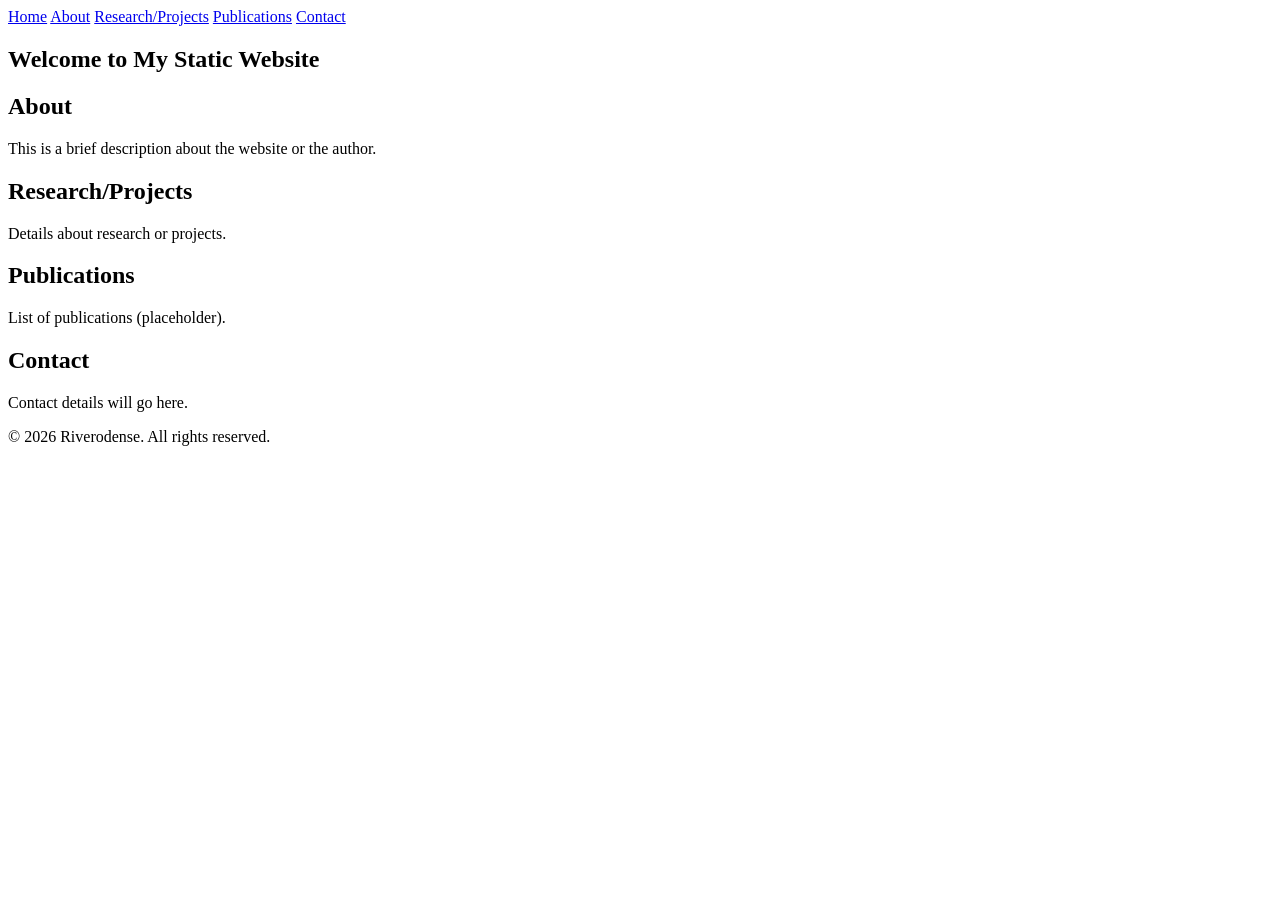
==== index.html @ 899783c0 "Creating index.html for GitHub Pages" ====
<!DOCTYPE html>
<html lang="en">
<head>
    <meta charset="UTF-8">
    <meta name="viewport" content="width=device-width, initial-scale=1.0">
    <title>Static Website</title>
    <link rel="stylesheet" href="css/styles.css">
</head>
<body>
    <nav>
        <a href="#home">Home</a>
        <a href="#about">About</a>
        <a href="#research">Research/Projects</a>
        <a href="#publications">Publications</a>
        <a href="#contact">Contact</a>
    </nav>
    <section id="home">
        <h1>Welcome to My Static Website</h1>
    </section>
    <section id="about">
        <h2>About</h2>
        <p>This is a brief description about the website or the author.</p>
    </section>
    <section id="research">
        <h2>Research/Projects</h2>
        <p>Details about research or projects.</p>
    </section>
    <section id="publications">
        <h2>Publications</h2>
        <p>List of publications (placeholder).</p>
    </section>
    <section id="contact">
        <h2>Contact</h2>
        <p>Contact details will go here.</p>
    </section>
    <footer>
        <p>&copy; 2026 Riverodense. All rights reserved.</p>
    </footer>
    <script src="js/main.js"></script>
</body>
</html>
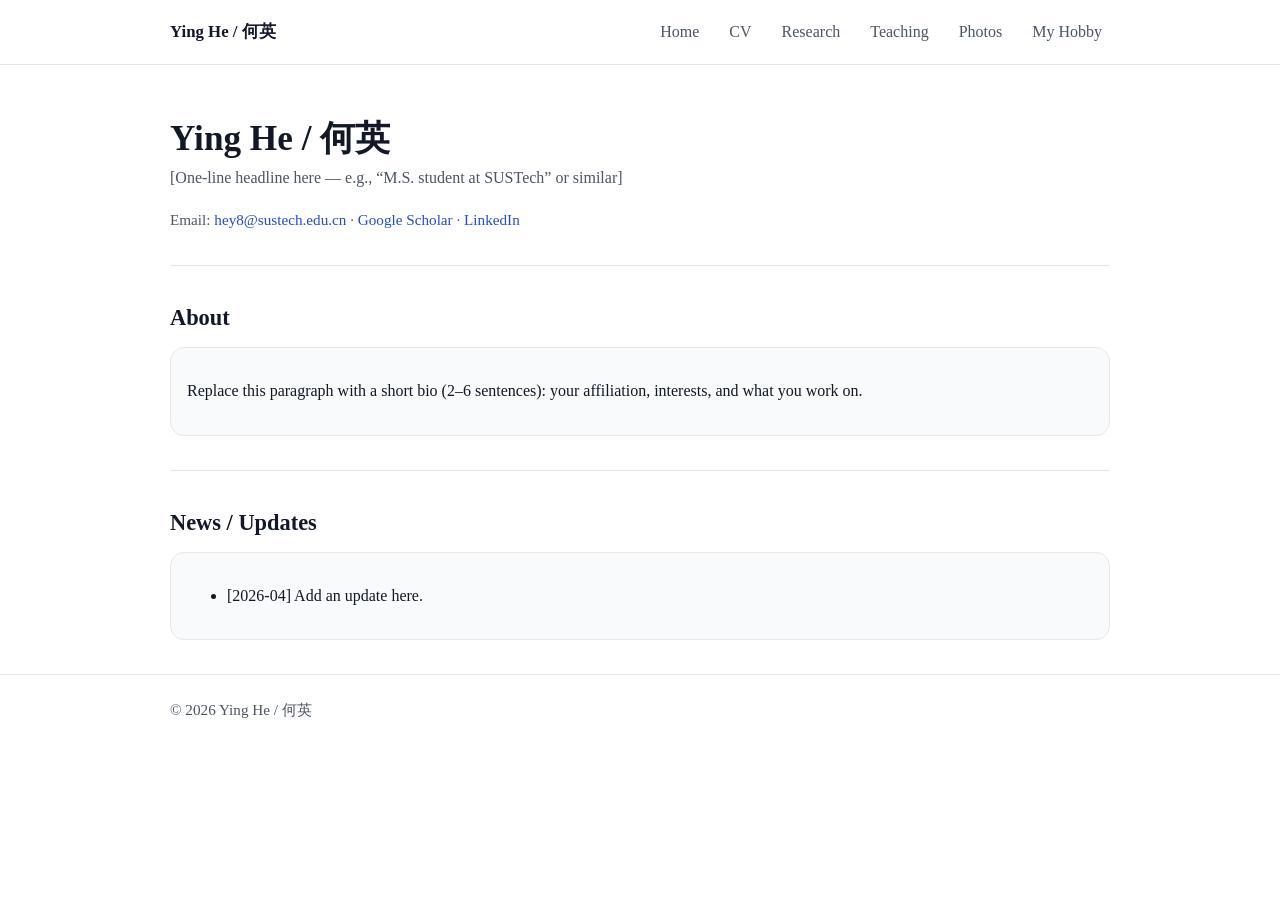
==== commit 1809baf5: "Update index.html structure and content" ====
--- a/index.html
+++ b/index.html
@@ -1,41 +1,58 @@
-<!DOCTYPE html>
+<!doctype html>
 <html lang="en">
 <head>
-    <meta charset="UTF-8">
-    <meta name="viewport" content="width=device-width, initial-scale=1.0">
-    <title>Static Website</title>
-    <link rel="stylesheet" href="css/styles.css">
+  <meta charset="utf-8" />
+  <meta name="viewport" content="width=device-width,initial-scale=1" />
+  <title>Ying He / 何英 | Home</title>
+  <link rel="stylesheet" href="css/styles.css" />
+  <script src="js/main.js" defer></script>
 </head>
 <body>
-    <nav>
-        <a href="#home">Home</a>
-        <a href="#about">About</a>
-        <a href="#research">Research/Projects</a>
-        <a href="#publications">Publications</a>
-        <a href="#contact">Contact</a>
-    </nav>
-    <section id="home">
-        <h1>Welcome to My Static Website</h1>
+  <header class="site-header">
+    <div class="container header-inner">
+      <a class="brand" href="index.html">Ying He / 何英</a>
+      <nav class="site-nav" aria-label="Primary">
+        <a href="index.html">Home</a>
+        <a href="cv.html">CV</a>
+        <a href="research.html">Research</a>
+        <a href="teaching.html">Teaching</a>
+        <a href="photos.html">Photos</a>
+        <a href="hobby.html">My Hobby</a>
+      </nav>
+    </div>
+  </header>
+
+  <main class="container">
+    <section class="hero">
+      <h1>Ying He / 何英</h1>
+      <p class="lead">[One-line headline here — e.g., “M.S. student at SUSTech” or similar]</p>
+      <p class="small">
+        Email: <a href="mailto:hey8@sustech.edu.cn">hey8@sustech.edu.cn</a>
+        · <a href="#">Google Scholar</a> · <a href="#">LinkedIn</a>
+      </p>
     </section>
-    <section id="about">
-        <h2>About</h2>
-        <p>This is a brief description about the website or the author.</p>
+
+    <section class="section">
+      <h2>About</h2>
+      <div class="card">
+        <p>
+          Replace this paragraph with a short bio (2–6 sentences): your affiliation, interests, and what you work on.
+        </p>
+      </div>
     </section>
-    <section id="research">
-        <h2>Research/Projects</h2>
-        <p>Details about research or projects.</p>
+
+    <section class="section">
+      <h2>News / Updates</h2>
+      <div class="card">
+        <ul>
+          <li>[2026-04] Add an update here.</li>
+        </ul>
+      </div>
     </section>
-    <section id="publications">
-        <h2>Publications</h2>
-        <p>List of publications (placeholder).</p>
-    </section>
-    <section id="contact">
-        <h2>Contact</h2>
-        <p>Contact details will go here.</p>
-    </section>
-    <footer>
-        <p>&copy; 2026 Riverodense. All rights reserved.</p>
-    </footer>
-    <script src="js/main.js"></script>
+  </main>
+
+  <footer class="footer">
+    <div class="container">© <span id="year"></span> Ying He / 何英</div>
+  </footer>
 </body>
-</html>+</html>
--- a/css/styles.css
+++ b/css/styles.css
@@ -0,0 +1,39 @@
+:root{
+  --bg:#ffffff;
+  --text:#111827;
+  --muted:#4b5563;
+  --link:#1d4ed8;
+  --border:#e5e7eb;
+  --panel:#f9fafb;
+  --max:980px;
+}
+*{box-sizing:border-box}
+html{scroll-behavior:smooth}
+body{
+  margin:0;
+  font-family: ui-serif, Georgia, Cambria, "Times New Roman", Times, serif;
+  color:var(--text);
+  background:var(--bg);
+  line-height:1.65;
+}
+a{color:var(--link);text-decoration:none}
+a:hover{text-decoration:underline}
+.container{max-width:var(--max);margin:0 auto;padding:0 20px}
+.site-header{position:sticky;top:0;background:rgba(255,255,255,.95);border-bottom:1px solid var(--border);backdrop-filter:saturate(180%) blur(6px)}
+.header-inner{display:flex;align-items:center;justify-content:space-between;min-height:64px;gap:16px}
+.brand{font-weight:700;font-size:1.05rem;color:var(--text)}
+.site-nav{display:flex;gap:14px;flex-wrap:wrap;justify-content:flex-end}
+.site-nav a{color:var(--muted);padding:6px 8px;border-radius:10px}
+.site-nav a:hover{color:var(--text);background:var(--panel);text-decoration:none}
+.hero{padding:54px 0 18px}
+.hero h1{font-size:2.2rem;line-height:1.15;margin:0 0 6px}
+.hero .lead{margin:0;color:var(--muted);max-width:65ch}
+.section{padding:34px 0;border-top:1px solid var(--border)}
+.section h2{margin:0 0 10px;font-size:1.4rem}
+.card{background:var(--panel);border:1px solid var(--border);border-radius:14px;padding:14px 16px}
+.grid{display:grid;grid-template-columns:repeat(2,minmax(0,1fr));gap:14px}
+@media (max-width:780px){.grid{grid-template-columns:1fr}}
+.pubs{margin:10px 0 0;padding-left:18px}
+.pubs li{margin:0 0 12px}
+.footer{border-top:1px solid var(--border);padding:22px 0;color:var(--muted);font-size:.95rem}
+.small{font-size:.95rem;color:var(--muted)}
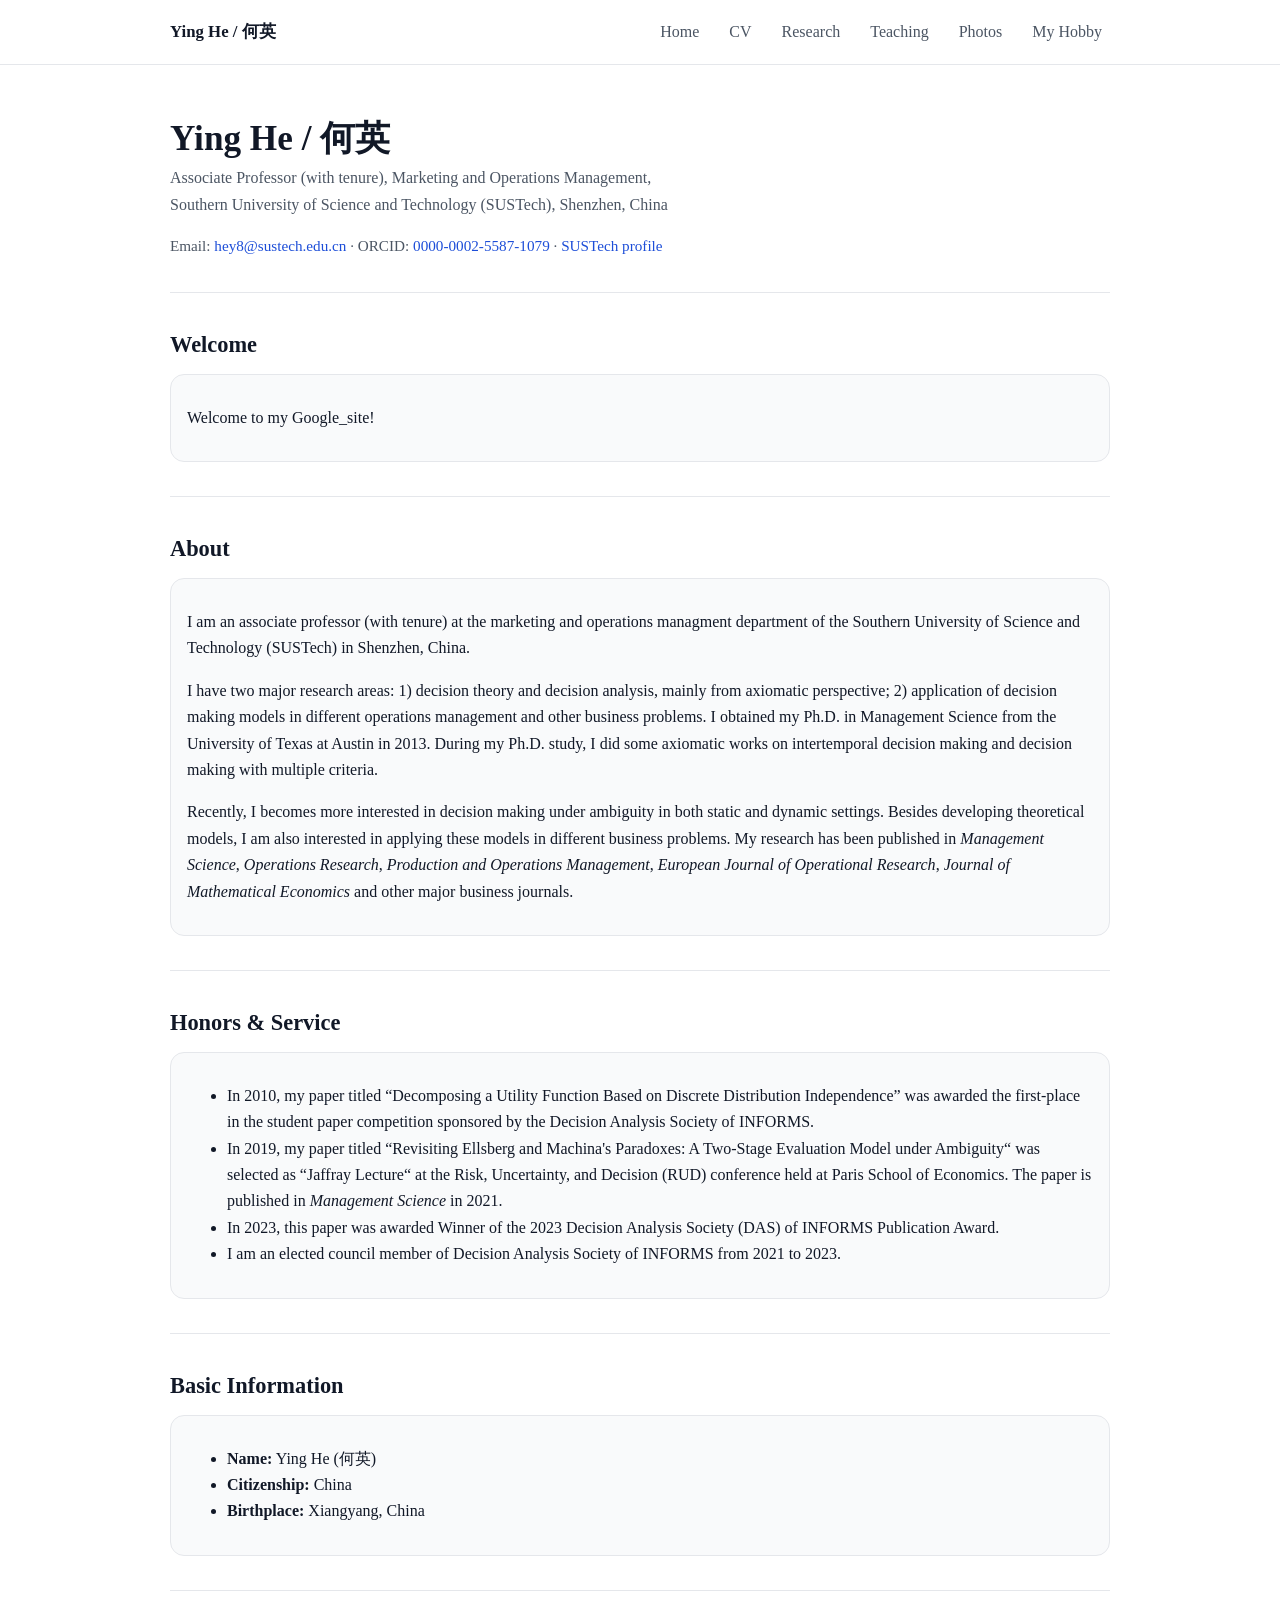
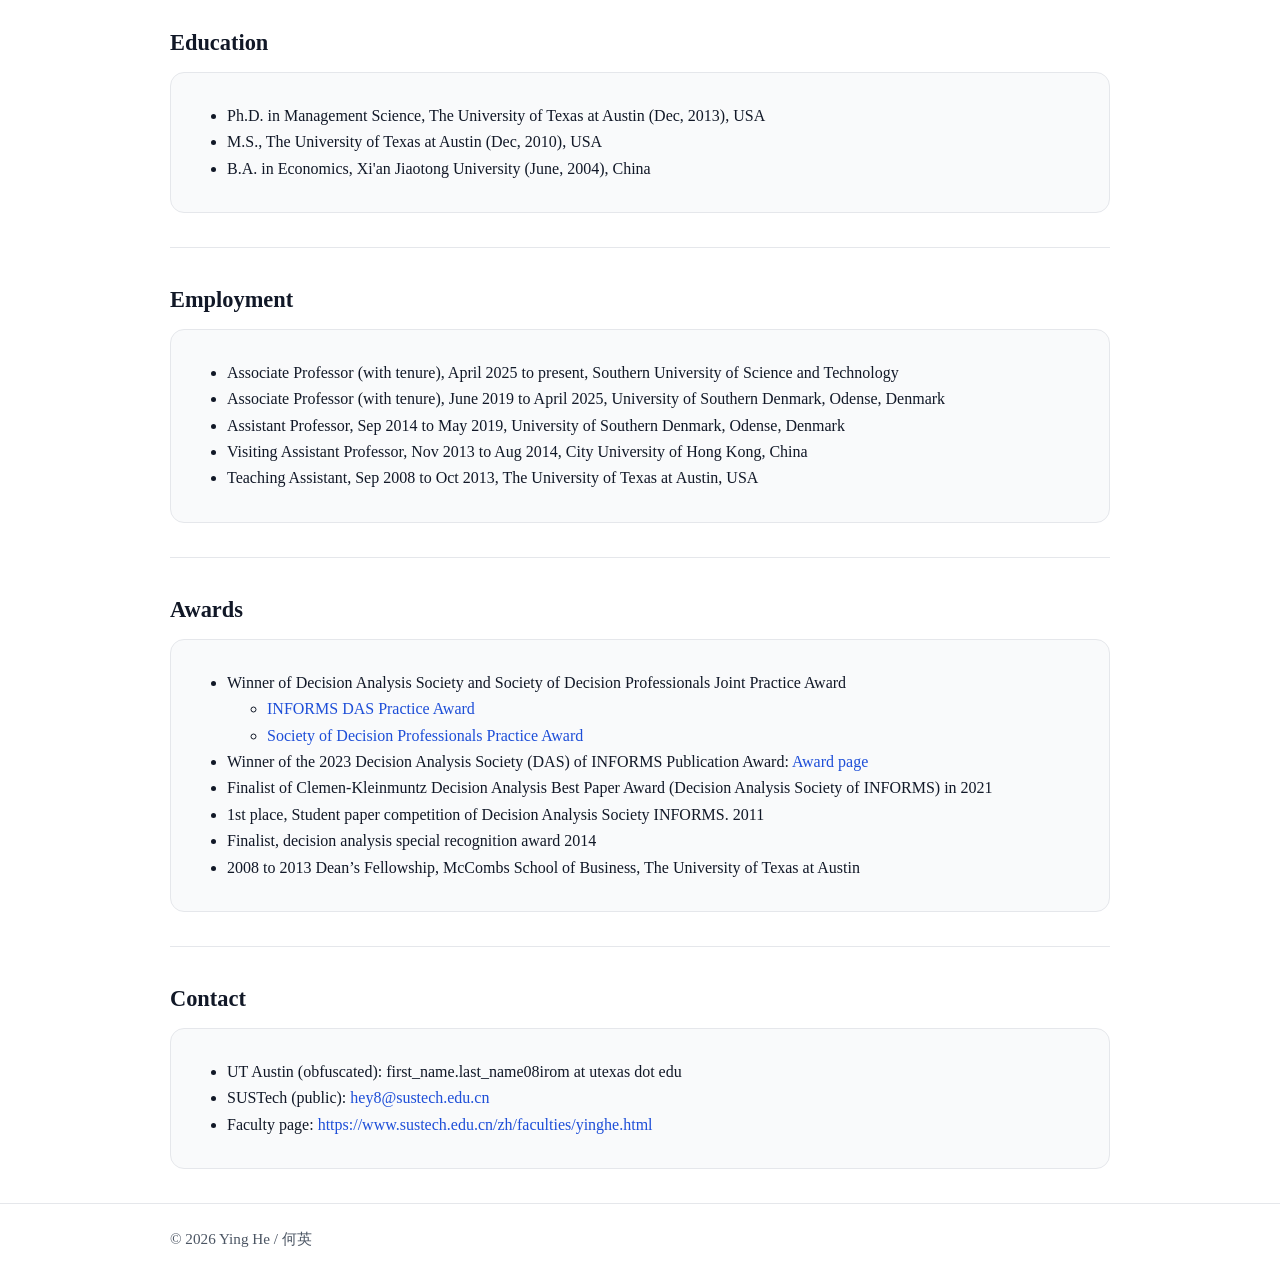
==== commit 3943e69b: "Update personal information and section headings" ====
--- a/index.html
+++ b/index.html
@@ -25,27 +25,125 @@
   <main class="container">
     <section class="hero">
       <h1>Ying He / 何英</h1>
-      <p class="lead">[One-line headline here — e.g., “M.S. student at SUSTech” or similar]</p>
+      <p class="lead">
+        Associate Professor (with tenure), Marketing and Operations Management, Southern University of Science and Technology (SUSTech), Shenzhen, China
+      </p>
       <p class="small">
         Email: <a href="mailto:hey8@sustech.edu.cn">hey8@sustech.edu.cn</a>
-        · <a href="#">Google Scholar</a> · <a href="#">LinkedIn</a>
+        · ORCID: <a href="https://orcid.org/0000-0002-5587-1079">0000-0002-5587-1079</a>
+        · <a href="https://www.sustech.edu.cn/zh/faculties/yinghe.html">SUSTech profile</a>
       </p>
+    </section>
+
+    <section class="section">
+      <h2>Welcome</h2>
+      <div class="card">
+        <p>Welcome to my Google_site!</p>
+      </div>
     </section>
 
     <section class="section">
       <h2>About</h2>
       <div class="card">
         <p>
-          Replace this paragraph with a short bio (2–6 sentences): your affiliation, interests, and what you work on.
+          I am an associate professor (with tenure) at the marketing and operations managment department of the Southern University of Science and Technology (SUSTech) in Shenzhen, China.
+        </p>
+
+        <p>
+          I have two major research areas: 1) decision theory and decision analysis, mainly from axiomatic perspective; 2) application of decision making models in different operations management and other business problems. I obtained my Ph.D. in Management Science from the University of Texas at Austin in 2013. During my Ph.D. study, I did some axiomatic works on intertemporal decision making and decision making with multiple criteria.
+        </p>
+
+        <p>
+          Recently, I becomes more interested in decision making under ambiguity in both static and dynamic settings. Besides developing theoretical models, I am also interested in applying these models in different business problems. My research has been published in <em>Management Science</em>, <em>Operations Research</em>, <em>Production and Operations Management</em>, <em>European Journal of Operational Research</em>, <em>Journal of Mathematical Economics</em> and other major business journals.
         </p>
       </div>
     </section>
 
     <section class="section">
-      <h2>News / Updates</h2>
+      <h2>Honors &amp; Service</h2>
       <div class="card">
         <ul>
-          <li>[2026-04] Add an update here.</li>
+          <li>
+            In 2010, my paper titled “Decomposing a Utility Function Based on Discrete Distribution Independence” was awarded the first-place in the student paper competition sponsored by the Decision Analysis Society of INFORMS.
+          </li>
+          <li>
+            In 2019, my paper titled “Revisiting Ellsberg and Machina's Paradoxes: A Two-Stage Evaluation Model under Ambiguity“ was selected as “Jaffray Lecture“ at the Risk, Uncertainty, and Decision (RUD) conference held at Paris School of Economics. The paper is published in <em>Management Science</em> in 2021.
+          </li>
+          <li>
+            In 2023, this paper was awarded Winner of the 2023 Decision Analysis Society (DAS) of INFORMS Publication Award.
+          </li>
+          <li>
+            I am an elected council member of Decision Analysis Society of INFORMS from 2021 to 2023.
+          </li>
+        </ul>
+      </div>
+    </section>
+
+    <section class="section">
+      <h2>Basic Information</h2>
+      <div class="card">
+        <ul>
+          <li><strong>Name:</strong> Ying He (何英)</li>
+          <li><strong>Citizenship:</strong> China</li>
+          <li><strong>Birthplace:</strong> Xiangyang, China</li>
+        </ul>
+      </div>
+    </section>
+
+    <section class="section">
+      <h2>Education</h2>
+      <div class="card">
+        <ul>
+          <li>Ph.D. in Management Science, The University of Texas at Austin (Dec, 2013), USA</li>
+          <li>M.S., The University of Texas at Austin (Dec, 2010), USA</li>
+          <li>B.A. in Economics, Xi'an Jiaotong University (June, 2004), China</li>
+        </ul>
+      </div>
+    </section>
+
+    <section class="section">
+      <h2>Employment</h2>
+      <div class="card">
+        <ul>
+          <li>Associate Professor (with tenure), April 2025 to present, Southern University of Science and Technology</li>
+          <li>Associate Professor (with tenure), June 2019 to April 2025, University of Southern Denmark, Odense, Denmark</li>
+          <li>Assistant Professor, Sep 2014 to May 2019, University of Southern Denmark, Odense, Denmark</li>
+          <li>Visiting Assistant Professor, Nov 2013 to Aug 2014, City University of Hong Kong, China</li>
+          <li>Teaching Assistant, Sep 2008 to Oct 2013, The University of Texas at Austin, USA</li>
+        </ul>
+      </div>
+    </section>
+
+    <section class="section">
+      <h2>Awards</h2>
+      <div class="card">
+        <ul>
+          <li>
+            Winner of Decision Analysis Society and Society of Decision Professionals Joint Practice Award
+            <ul>
+              <li><a href="https://connect.informs.org/das/awards/decision-analysis-practice-award">INFORMS DAS Practice Award</a></li>
+              <li><a href="https://www.decisionprofessionals.com/advance-career/awards/practice-award">Society of Decision Professionals Practice Award</a></li>
+            </ul>
+          </li>
+          <li>
+            Winner of the 2023 Decision Analysis Society (DAS) of INFORMS Publication Award:
+            <a href="https://connect.informs.org/das/awards/decision-analysis-publication-award">Award page</a>
+          </li>
+          <li>Finalist of Clemen-Kleinmuntz Decision Analysis Best Paper Award (Decision Analysis Society of INFORMS) in 2021</li>
+          <li>1st place, Student paper competition of Decision Analysis Society INFORMS. 2011</li>
+          <li>Finalist, decision analysis special recognition award 2014</li>
+          <li>2008 to 2013 Dean’s Fellowship, McCombs School of Business, The University of Texas at Austin</li>
+        </ul>
+      </div>
+    </section>
+
+    <section class="section">
+      <h2>Contact</h2>
+      <div class="card">
+        <ul>
+          <li>UT Austin (obfuscated): first_name.last_name08irom at utexas dot edu</li>
+          <li>SUSTech (public): <a href="mailto:hey8@sustech.edu.cn">hey8@sustech.edu.cn</a></li>
+          <li>Faculty page: <a href="https://www.sustech.edu.cn/zh/faculties/yinghe.html">https://www.sustech.edu.cn/zh/faculties/yinghe.html</a></li>
         </ul>
       </div>
     </section>
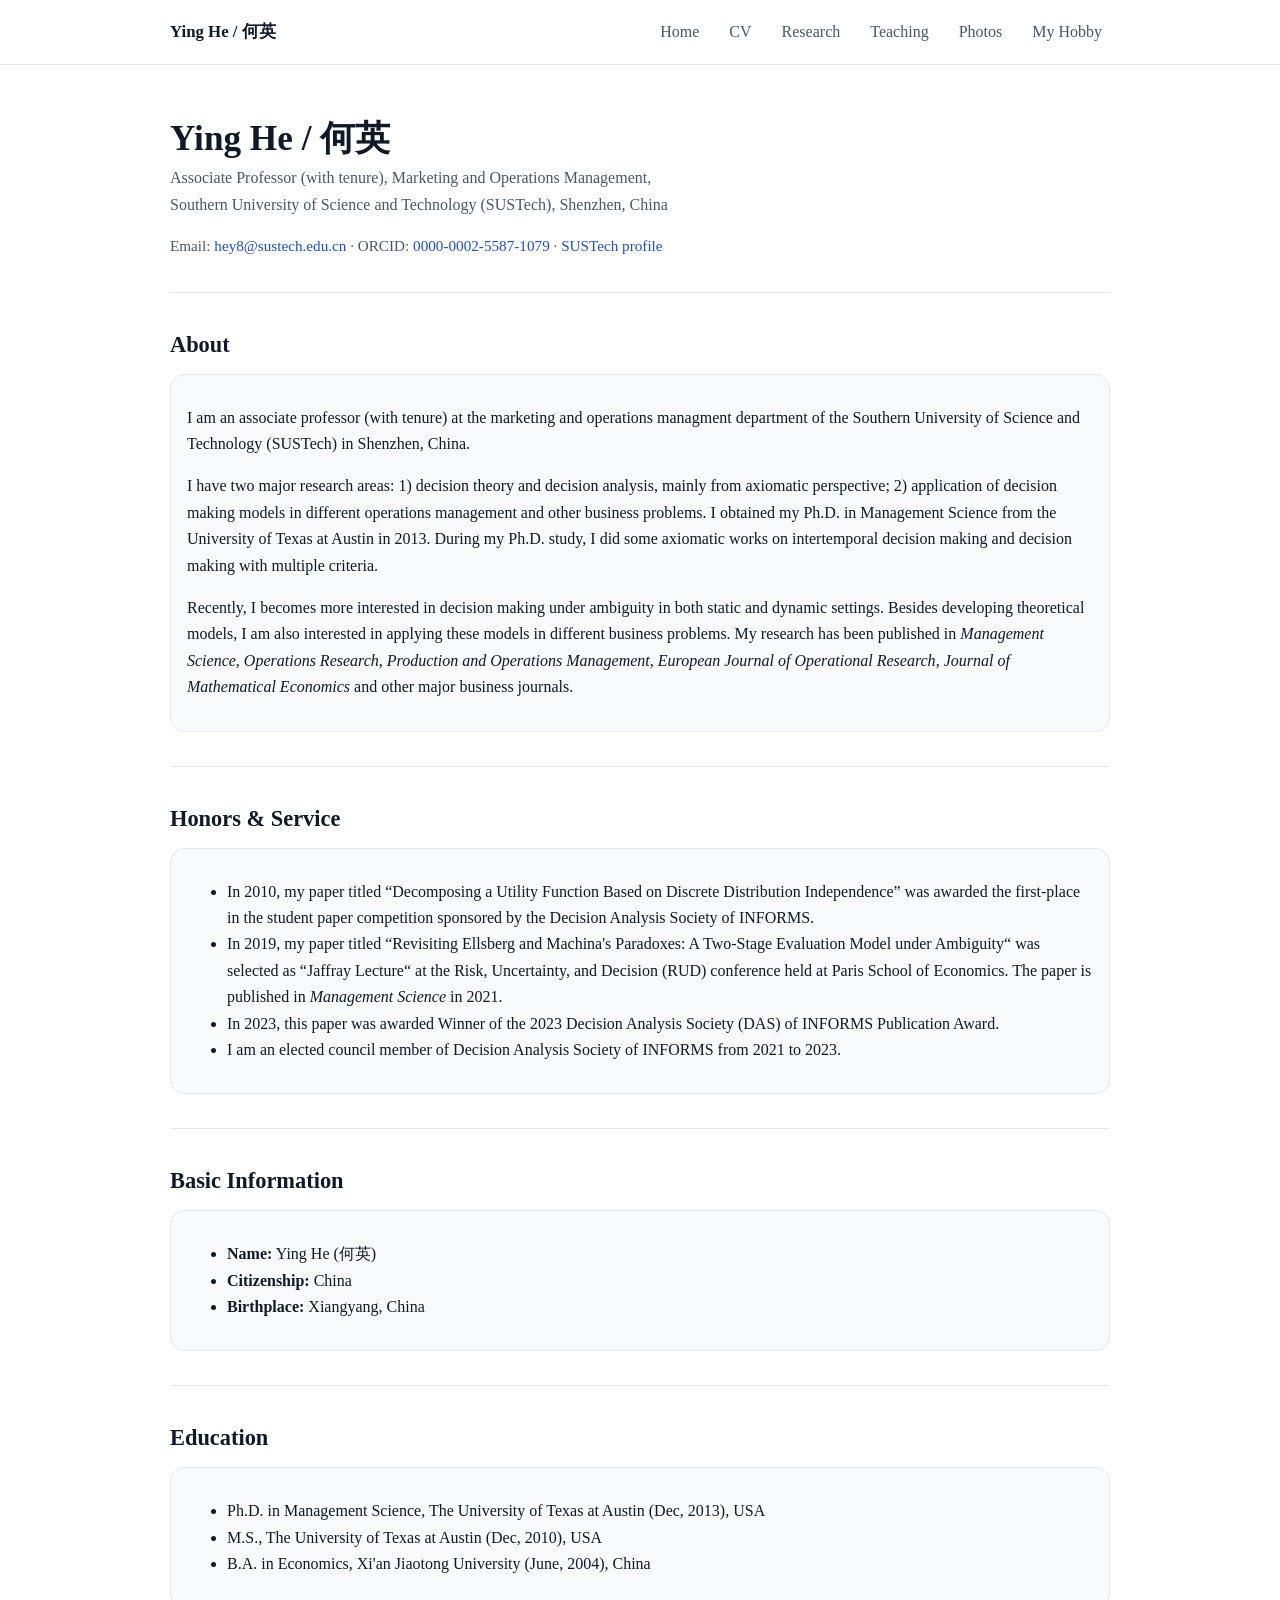
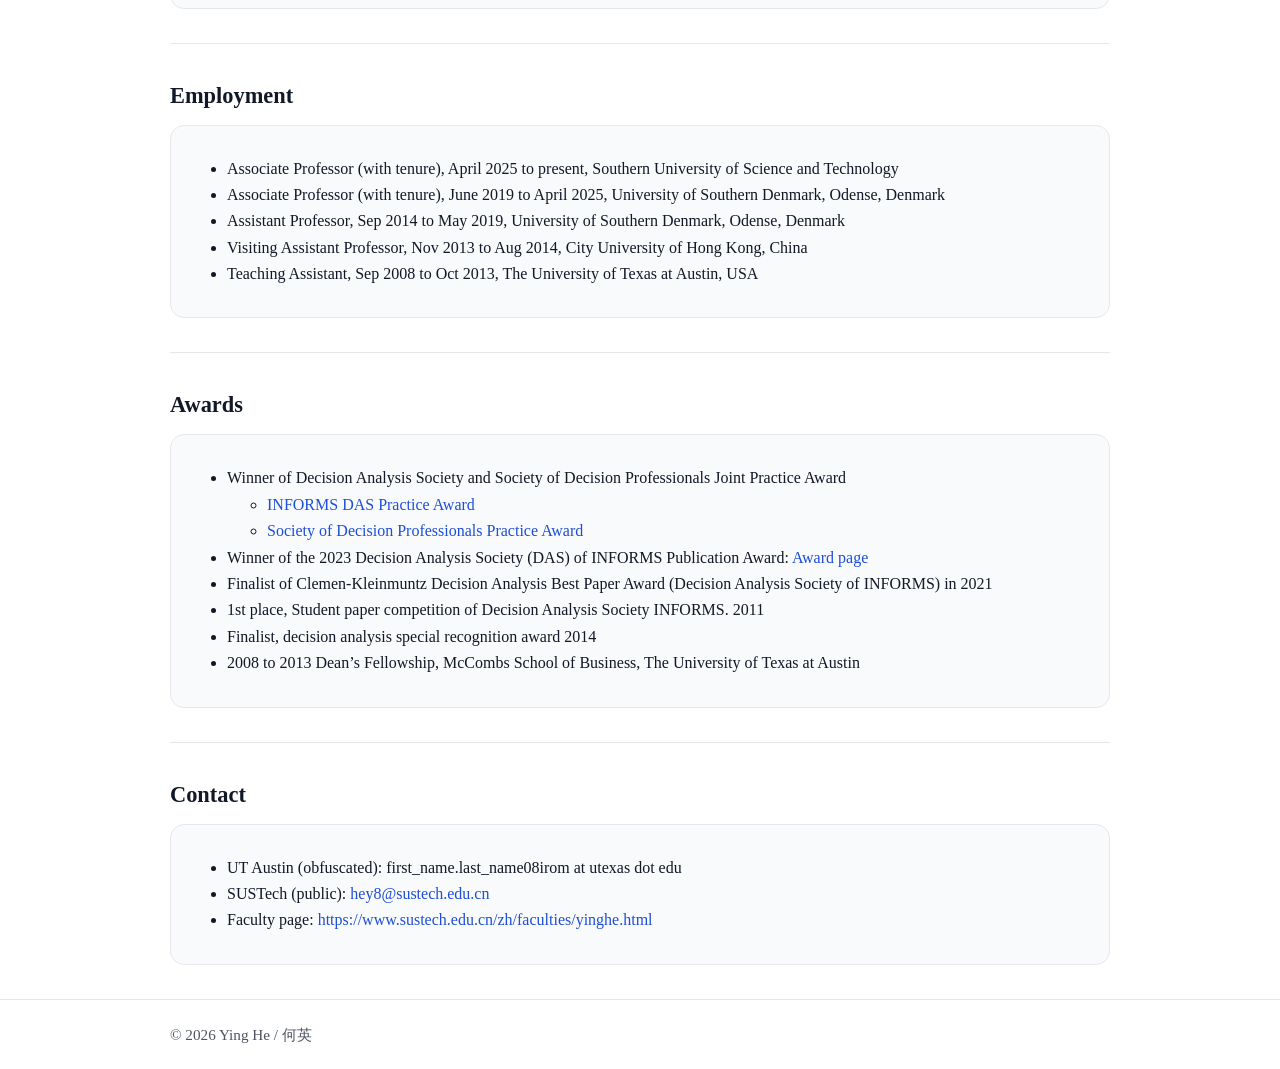
==== commit d3d32812: "Remove welcome section from index.html Removed the welcome section from the index.html file." ====
--- a/index.html
+++ b/index.html
@@ -33,13 +33,6 @@
         · ORCID: <a href="https://orcid.org/0000-0002-5587-1079">0000-0002-5587-1079</a>
         · <a href="https://www.sustech.edu.cn/zh/faculties/yinghe.html">SUSTech profile</a>
       </p>
-    </section>
-
-    <section class="section">
-      <h2>Welcome</h2>
-      <div class="card">
-        <p>Welcome to my Google_site!</p>
-      </div>
     </section>
 
     <section class="section">
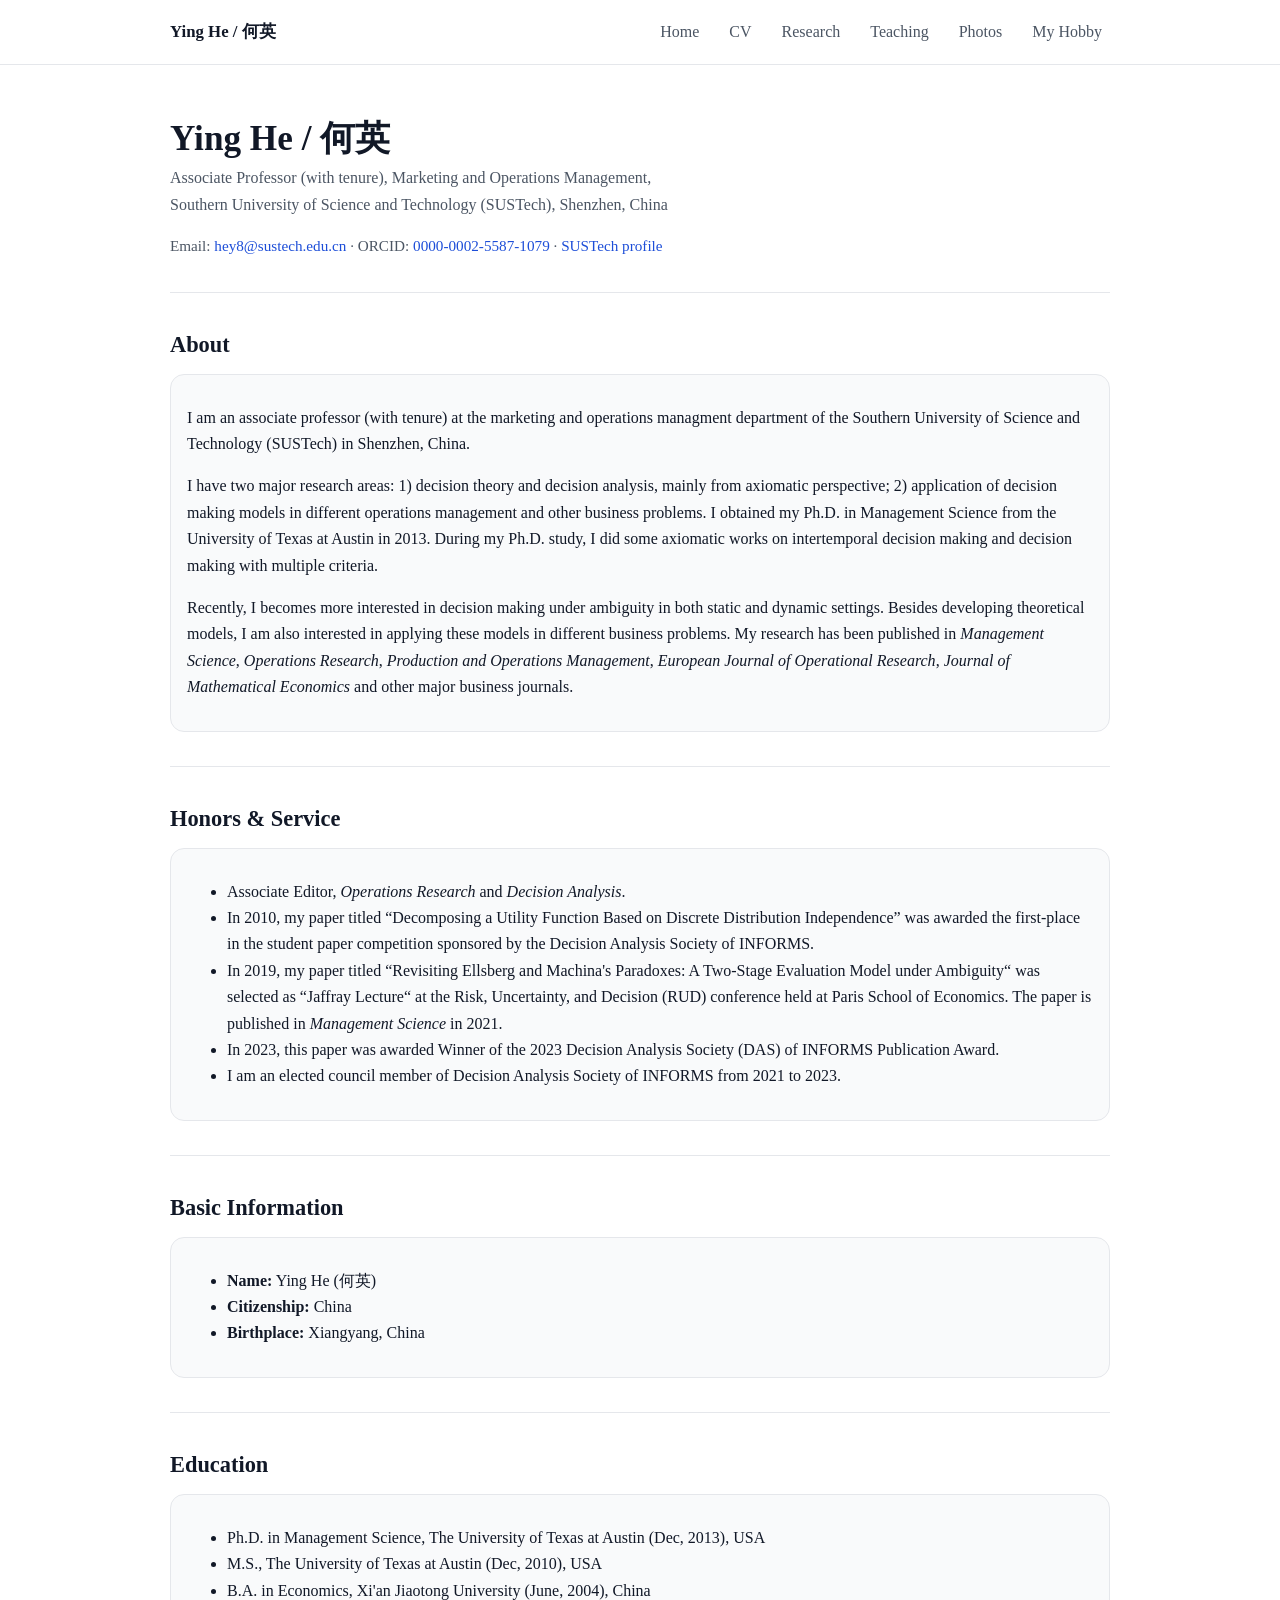
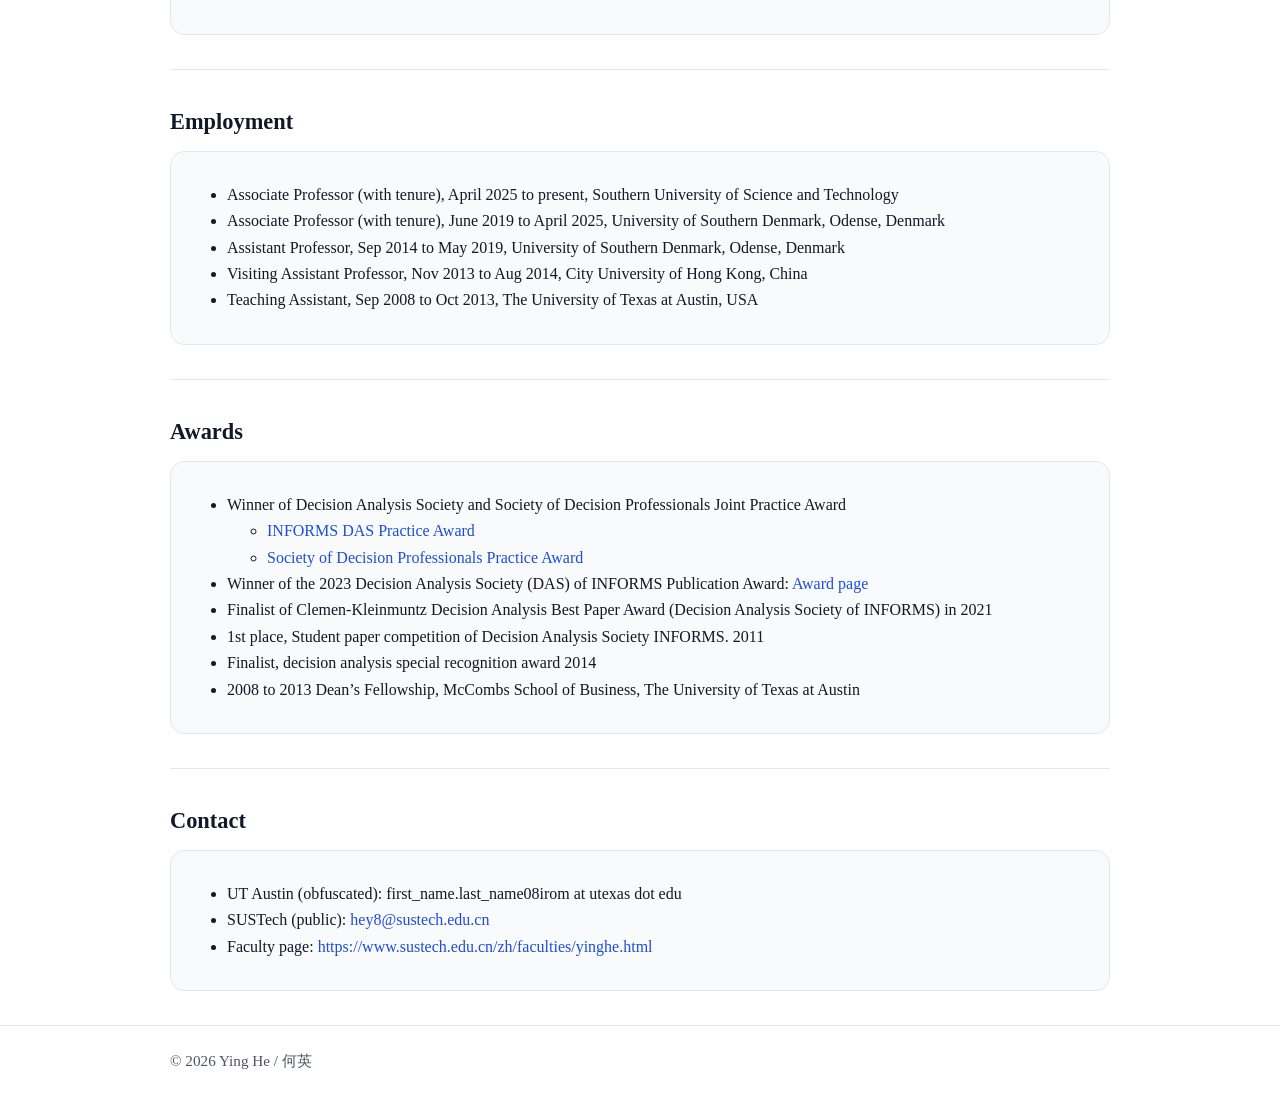
==== commit 50b4c92e: "Add associate editor appointments to homepage" ====
--- a/index.html
+++ b/index.html
@@ -56,6 +56,9 @@
       <h2>Honors &amp; Service</h2>
       <div class="card">
         <ul>
+          <li>
+            Associate Editor, <em>Operations Research</em> and <em>Decision Analysis</em>.
+          </li>
           <li>
             In 2010, my paper titled “Decomposing a Utility Function Based on Discrete Distribution Independence” was awarded the first-place in the student paper competition sponsored by the Decision Analysis Society of INFORMS.
           </li>
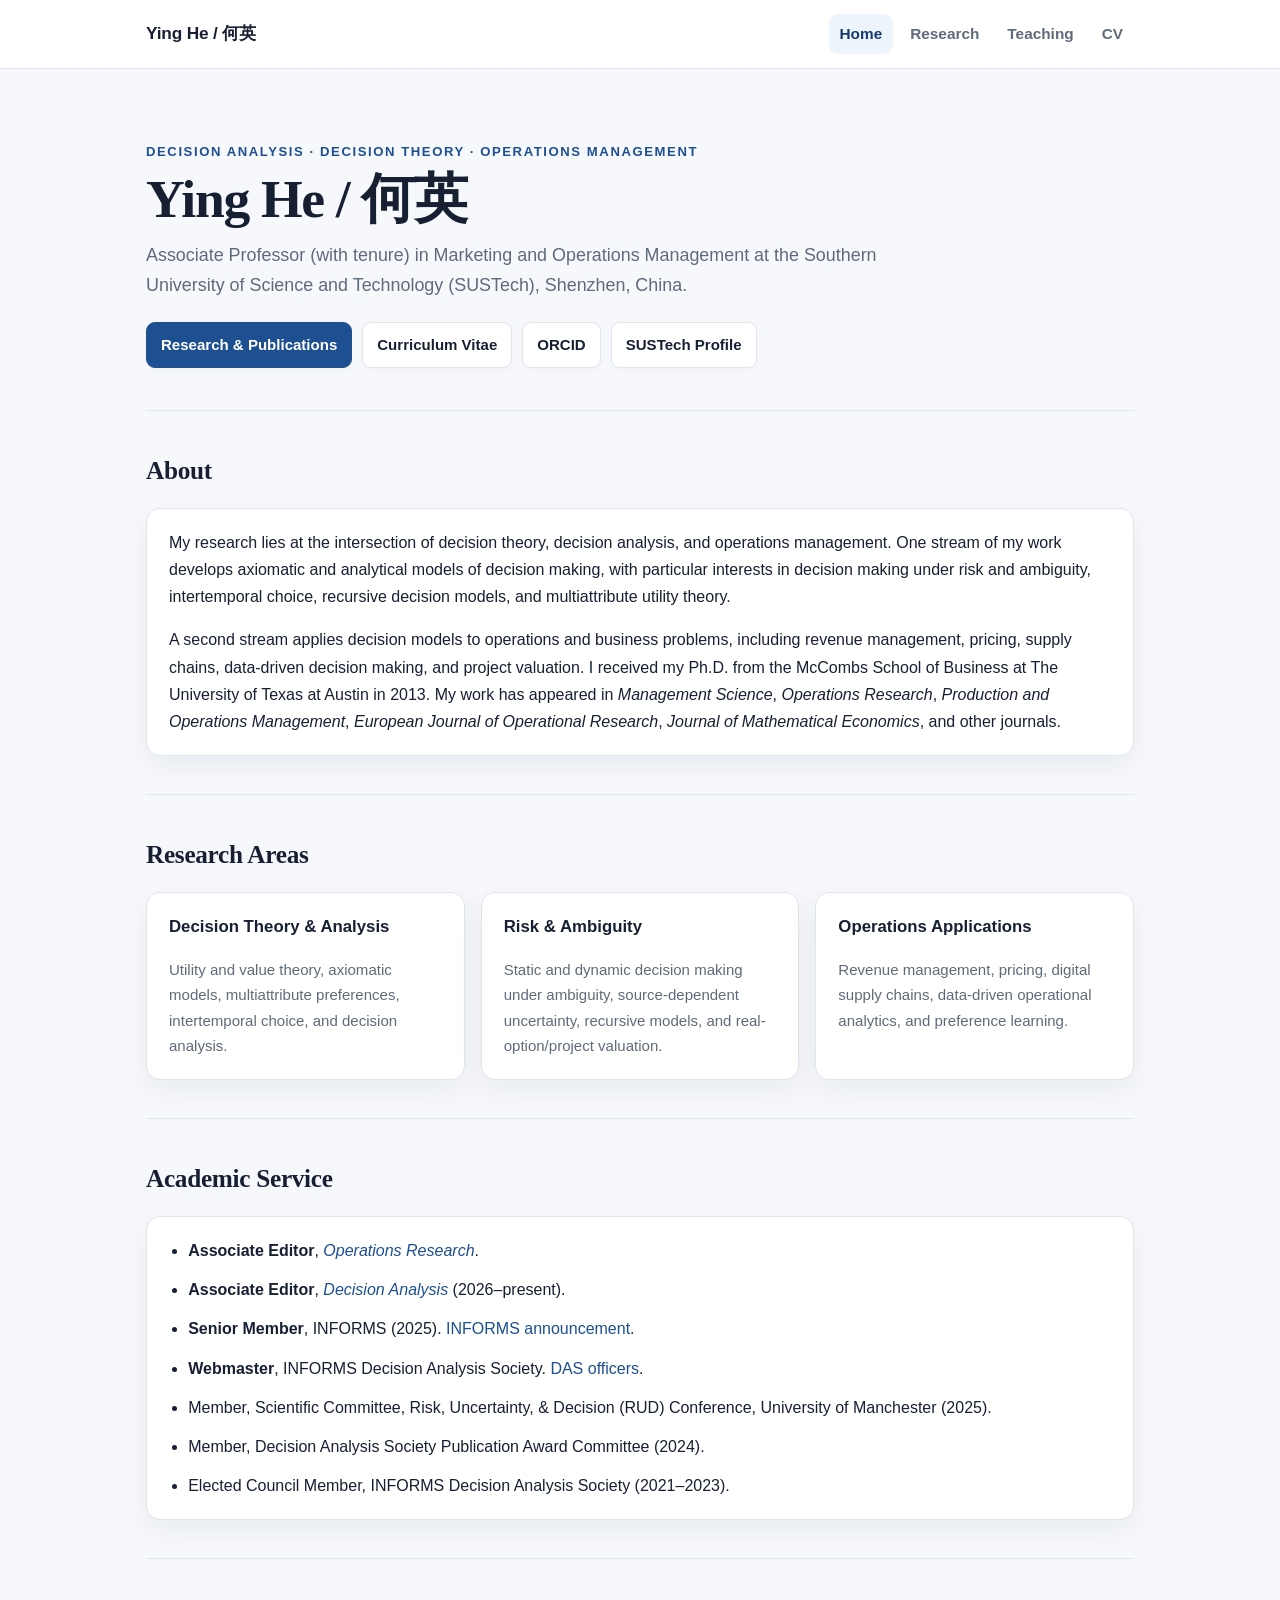
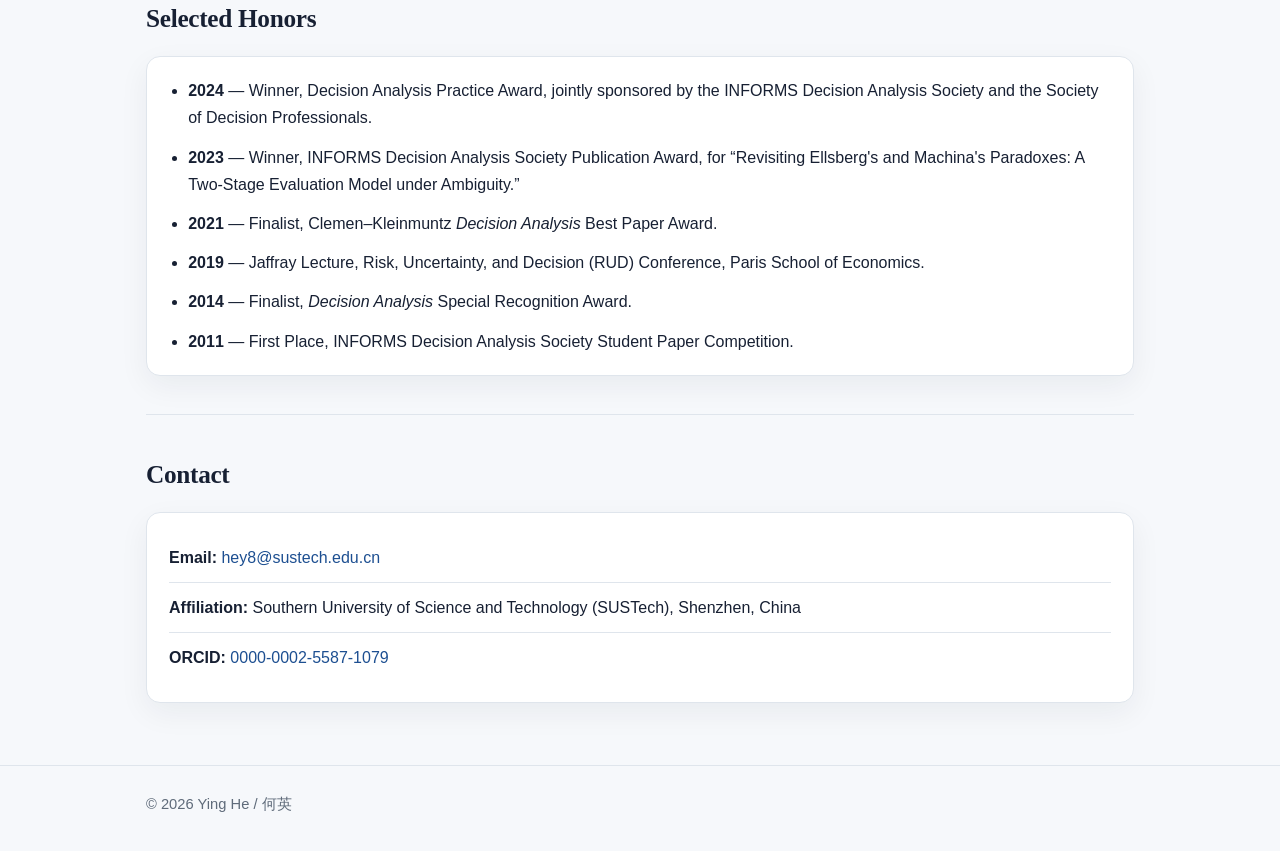
==== commit 56065138: "Refresh academic website: index.html" ====
--- a/index.html
+++ b/index.html
@@ -3,6 +3,7 @@
 <head>
   <meta charset="utf-8" />
   <meta name="viewport" content="width=device-width,initial-scale=1" />
+  <meta name="description" content="Academic homepage of Ying He, Associate Professor at Southern University of Science and Technology. Research in decision analysis, decision theory, ambiguity, and operations management." />
   <title>Ying He / 何英 | Home</title>
   <link rel="stylesheet" href="css/styles.css" />
   <script src="js/main.js" defer></script>
@@ -13,122 +14,91 @@
       <a class="brand" href="index.html">Ying He / 何英</a>
       <nav class="site-nav" aria-label="Primary">
         <a href="index.html">Home</a>
-        <a href="cv.html">CV</a>
         <a href="research.html">Research</a>
         <a href="teaching.html">Teaching</a>
-        <a href="photos.html">Photos</a>
-        <a href="hobby.html">My Hobby</a>
+        <a href="cv.html">CV</a>
       </nav>
     </div>
   </header>
 
   <main class="container">
     <section class="hero">
+      <p class="kicker">Decision Analysis · Decision Theory · Operations Management</p>
       <h1>Ying He / 何英</h1>
       <p class="lead">
-        Associate Professor (with tenure), Marketing and Operations Management, Southern University of Science and Technology (SUSTech), Shenzhen, China
+        Associate Professor (with tenure) in Marketing and Operations Management at the
+        Southern University of Science and Technology (SUSTech), Shenzhen, China.
       </p>
-      <p class="small">
-        Email: <a href="mailto:hey8@sustech.edu.cn">hey8@sustech.edu.cn</a>
-        · ORCID: <a href="https://orcid.org/0000-0002-5587-1079">0000-0002-5587-1079</a>
-        · <a href="https://www.sustech.edu.cn/zh/faculties/yinghe.html">SUSTech profile</a>
-      </p>
+      <div class="hero-actions">
+        <a class="button primary" href="research.html">Research &amp; Publications</a>
+        <a class="button" href="cv.html">Curriculum Vitae</a>
+        <a class="button" href="https://orcid.org/0000-0002-5587-1079">ORCID</a>
+        <a class="button" href="https://www.sustech.edu.cn/en/faculties/yinghe.html">SUSTech Profile</a>
+      </div>
     </section>
 
     <section class="section">
       <h2>About</h2>
       <div class="card">
         <p>
-          I am an associate professor (with tenure) at the marketing and operations managment department of the Southern University of Science and Technology (SUSTech) in Shenzhen, China.
+          My research lies at the intersection of decision theory, decision analysis, and operations management.
+          One stream of my work develops axiomatic and analytical models of decision making, with particular
+          interests in decision making under risk and ambiguity, intertemporal choice, recursive decision models,
+          and multiattribute utility theory.
         </p>
-
         <p>
-          I have two major research areas: 1) decision theory and decision analysis, mainly from axiomatic perspective; 2) application of decision making models in different operations management and other business problems. I obtained my Ph.D. in Management Science from the University of Texas at Austin in 2013. During my Ph.D. study, I did some axiomatic works on intertemporal decision making and decision making with multiple criteria.
-        </p>
-
-        <p>
-          Recently, I becomes more interested in decision making under ambiguity in both static and dynamic settings. Besides developing theoretical models, I am also interested in applying these models in different business problems. My research has been published in <em>Management Science</em>, <em>Operations Research</em>, <em>Production and Operations Management</em>, <em>European Journal of Operational Research</em>, <em>Journal of Mathematical Economics</em> and other major business journals.
+          A second stream applies decision models to operations and business problems, including revenue management,
+          pricing, supply chains, data-driven decision making, and project valuation. I received my Ph.D. from the
+          McCombs School of Business at The University of Texas at Austin in 2013. My work has appeared in
+          <em>Management Science</em>, <em>Operations Research</em>, <em>Production and Operations Management</em>,
+          <em>European Journal of Operational Research</em>, <em>Journal of Mathematical Economics</em>, and other journals.
         </p>
       </div>
     </section>
 
     <section class="section">
-      <h2>Honors &amp; Service</h2>
+      <h2>Research Areas</h2>
+      <div class="card-grid">
+        <div class="card">
+          <h3>Decision Theory &amp; Analysis</h3>
+          <p class="small">Utility and value theory, axiomatic models, multiattribute preferences, intertemporal choice, and decision analysis.</p>
+        </div>
+        <div class="card">
+          <h3>Risk &amp; Ambiguity</h3>
+          <p class="small">Static and dynamic decision making under ambiguity, source-dependent uncertainty, recursive models, and real-option/project valuation.</p>
+        </div>
+        <div class="card">
+          <h3>Operations Applications</h3>
+          <p class="small">Revenue management, pricing, digital supply chains, data-driven operational analytics, and preference learning.</p>
+        </div>
+      </div>
+    </section>
+
+    <section class="section">
+      <h2>Academic Service</h2>
       <div class="card">
-        <ul>
-          <li>
-            Associate Editor, <em>Operations Research</em> and <em>Decision Analysis</em>.
-          </li>
-          <li>
-            In 2010, my paper titled “Decomposing a Utility Function Based on Discrete Distribution Independence” was awarded the first-place in the student paper competition sponsored by the Decision Analysis Society of INFORMS.
-          </li>
-          <li>
-            In 2019, my paper titled “Revisiting Ellsberg and Machina's Paradoxes: A Two-Stage Evaluation Model under Ambiguity“ was selected as “Jaffray Lecture“ at the Risk, Uncertainty, and Decision (RUD) conference held at Paris School of Economics. The paper is published in <em>Management Science</em> in 2021.
-          </li>
-          <li>
-            In 2023, this paper was awarded Winner of the 2023 Decision Analysis Society (DAS) of INFORMS Publication Award.
-          </li>
-          <li>
-            I am an elected council member of Decision Analysis Society of INFORMS from 2021 to 2023.
-          </li>
+        <ul class="service-list">
+          <li><strong>Associate Editor</strong>, <a href="https://pubsonline.informs.org/page/opre/editorial-board"><em>Operations Research</em></a>.</li>
+          <li><strong>Associate Editor</strong>, <a href="https://pubsonline.informs.org/page/deca/editorial-board"><em>Decision Analysis</em></a> (2026–present).</li>
+          <li><strong>Senior Member</strong>, INFORMS (2025). <a href="https://pubsonline.informs.org/do/10.1287/orms.2025.01.06n/full/">INFORMS announcement</a>.</li>
+          <li><strong>Webmaster</strong>, INFORMS Decision Analysis Society. <a href="https://connect.informs.org/das/about-us/officers">DAS officers</a>.</li>
+          <li>Member, Scientific Committee, Risk, Uncertainty, &amp; Decision (RUD) Conference, University of Manchester (2025).</li>
+          <li>Member, Decision Analysis Society Publication Award Committee (2024).</li>
+          <li>Elected Council Member, INFORMS Decision Analysis Society (2021–2023).</li>
         </ul>
       </div>
     </section>
 
     <section class="section">
-      <h2>Basic Information</h2>
+      <h2>Selected Honors</h2>
       <div class="card">
-        <ul>
-          <li><strong>Name:</strong> Ying He (何英)</li>
-          <li><strong>Citizenship:</strong> China</li>
-          <li><strong>Birthplace:</strong> Xiangyang, China</li>
-        </ul>
-      </div>
-    </section>
-
-    <section class="section">
-      <h2>Education</h2>
-      <div class="card">
-        <ul>
-          <li>Ph.D. in Management Science, The University of Texas at Austin (Dec, 2013), USA</li>
-          <li>M.S., The University of Texas at Austin (Dec, 2010), USA</li>
-          <li>B.A. in Economics, Xi'an Jiaotong University (June, 2004), China</li>
-        </ul>
-      </div>
-    </section>
-
-    <section class="section">
-      <h2>Employment</h2>
-      <div class="card">
-        <ul>
-          <li>Associate Professor (with tenure), April 2025 to present, Southern University of Science and Technology</li>
-          <li>Associate Professor (with tenure), June 2019 to April 2025, University of Southern Denmark, Odense, Denmark</li>
-          <li>Assistant Professor, Sep 2014 to May 2019, University of Southern Denmark, Odense, Denmark</li>
-          <li>Visiting Assistant Professor, Nov 2013 to Aug 2014, City University of Hong Kong, China</li>
-          <li>Teaching Assistant, Sep 2008 to Oct 2013, The University of Texas at Austin, USA</li>
-        </ul>
-      </div>
-    </section>
-
-    <section class="section">
-      <h2>Awards</h2>
-      <div class="card">
-        <ul>
-          <li>
-            Winner of Decision Analysis Society and Society of Decision Professionals Joint Practice Award
-            <ul>
-              <li><a href="https://connect.informs.org/das/awards/decision-analysis-practice-award">INFORMS DAS Practice Award</a></li>
-              <li><a href="https://www.decisionprofessionals.com/advance-career/awards/practice-award">Society of Decision Professionals Practice Award</a></li>
-            </ul>
-          </li>
-          <li>
-            Winner of the 2023 Decision Analysis Society (DAS) of INFORMS Publication Award:
-            <a href="https://connect.informs.org/das/awards/decision-analysis-publication-award">Award page</a>
-          </li>
-          <li>Finalist of Clemen-Kleinmuntz Decision Analysis Best Paper Award (Decision Analysis Society of INFORMS) in 2021</li>
-          <li>1st place, Student paper competition of Decision Analysis Society INFORMS. 2011</li>
-          <li>Finalist, decision analysis special recognition award 2014</li>
-          <li>2008 to 2013 Dean’s Fellowship, McCombs School of Business, The University of Texas at Austin</li>
+        <ul class="award-list">
+          <li><strong>2024</strong> — Winner, Decision Analysis Practice Award, jointly sponsored by the INFORMS Decision Analysis Society and the Society of Decision Professionals.</li>
+          <li><strong>2023</strong> — Winner, INFORMS Decision Analysis Society Publication Award, for “Revisiting Ellsberg's and Machina's Paradoxes: A Two-Stage Evaluation Model under Ambiguity.”</li>
+          <li><strong>2021</strong> — Finalist, Clemen–Kleinmuntz <em>Decision Analysis</em> Best Paper Award.</li>
+          <li><strong>2019</strong> — Jaffray Lecture, Risk, Uncertainty, and Decision (RUD) Conference, Paris School of Economics.</li>
+          <li><strong>2014</strong> — Finalist, <em>Decision Analysis</em> Special Recognition Award.</li>
+          <li><strong>2011</strong> — First Place, INFORMS Decision Analysis Society Student Paper Competition.</li>
         </ul>
       </div>
     </section>
@@ -136,10 +106,10 @@
     <section class="section">
       <h2>Contact</h2>
       <div class="card">
-        <ul>
-          <li>UT Austin (obfuscated): first_name.last_name08irom at utexas dot edu</li>
-          <li>SUSTech (public): <a href="mailto:hey8@sustech.edu.cn">hey8@sustech.edu.cn</a></li>
-          <li>Faculty page: <a href="https://www.sustech.edu.cn/zh/faculties/yinghe.html">https://www.sustech.edu.cn/zh/faculties/yinghe.html</a></li>
+        <ul class="meta-list">
+          <li><strong>Email:</strong> <a href="mailto:hey8@sustech.edu.cn">hey8@sustech.edu.cn</a></li>
+          <li><strong>Affiliation:</strong> Southern University of Science and Technology (SUSTech), Shenzhen, China</li>
+          <li><strong>ORCID:</strong> <a href="https://orcid.org/0000-0002-5587-1079">0000-0002-5587-1079</a></li>
         </ul>
       </div>
     </section>
--- a/css/styles.css
+++ b/css/styles.css
@@ -1,39 +1,112 @@
 :root{
-  --bg:#ffffff;
-  --text:#111827;
-  --muted:#4b5563;
-  --link:#1d4ed8;
-  --border:#e5e7eb;
-  --panel:#f9fafb;
-  --max:980px;
+  --bg:#f6f8fb;
+  --surface:#ffffff;
+  --text:#172033;
+  --muted:#5f6b7a;
+  --accent:#1d4f91;
+  --accent-dark:#153b6d;
+  --accent-soft:#edf4fb;
+  --border:#dfe5ec;
+  --shadow:0 10px 30px rgba(23,32,51,.06);
+  --max:1040px;
 }
 *{box-sizing:border-box}
 html{scroll-behavior:smooth}
 body{
   margin:0;
-  font-family: ui-serif, Georgia, Cambria, "Times New Roman", Times, serif;
+  font-family:-apple-system,BlinkMacSystemFont,"Segoe UI",Roboto,Helvetica,Arial,"Noto Sans",sans-serif;
   color:var(--text);
   background:var(--bg);
-  line-height:1.65;
+  line-height:1.7;
+  -webkit-font-smoothing:antialiased;
 }
-a{color:var(--link);text-decoration:none}
+a{color:var(--accent);text-decoration:none}
 a:hover{text-decoration:underline}
-.container{max-width:var(--max);margin:0 auto;padding:0 20px}
-.site-header{position:sticky;top:0;background:rgba(255,255,255,.95);border-bottom:1px solid var(--border);backdrop-filter:saturate(180%) blur(6px)}
-.header-inner{display:flex;align-items:center;justify-content:space-between;min-height:64px;gap:16px}
-.brand{font-weight:700;font-size:1.05rem;color:var(--text)}
-.site-nav{display:flex;gap:14px;flex-wrap:wrap;justify-content:flex-end}
-.site-nav a{color:var(--muted);padding:6px 8px;border-radius:10px}
-.site-nav a:hover{color:var(--text);background:var(--panel);text-decoration:none}
-.hero{padding:54px 0 18px}
-.hero h1{font-size:2.2rem;line-height:1.15;margin:0 0 6px}
-.hero .lead{margin:0;color:var(--muted);max-width:65ch}
-.section{padding:34px 0;border-top:1px solid var(--border)}
-.section h2{margin:0 0 10px;font-size:1.4rem}
-.card{background:var(--panel);border:1px solid var(--border);border-radius:14px;padding:14px 16px}
-.grid{display:grid;grid-template-columns:repeat(2,minmax(0,1fr));gap:14px}
-@media (max-width:780px){.grid{grid-template-columns:1fr}}
-.pubs{margin:10px 0 0;padding-left:18px}
-.pubs li{margin:0 0 12px}
-.footer{border-top:1px solid var(--border);padding:22px 0;color:var(--muted);font-size:.95rem}
-.small{font-size:.95rem;color:var(--muted)}
+a:focus-visible{outline:3px solid rgba(29,79,145,.25);outline-offset:3px;border-radius:4px}
+.container{max-width:var(--max);margin:0 auto;padding:0 26px}
+.site-header{
+  position:sticky;
+  top:0;
+  z-index:20;
+  background:rgba(255,255,255,.96);
+  border-bottom:1px solid var(--border);
+  backdrop-filter:saturate(180%) blur(10px);
+}
+.header-inner{display:flex;align-items:center;justify-content:space-between;min-height:68px;gap:22px}
+.brand{font-weight:750;font-size:1.08rem;letter-spacing:-.01em;color:var(--text);white-space:nowrap}
+.site-nav{display:flex;gap:6px;flex-wrap:wrap;justify-content:flex-end}
+.site-nav a{
+  color:var(--muted);
+  padding:7px 11px;
+  border-radius:9px;
+  font-size:.96rem;
+  font-weight:550;
+}
+.site-nav a:hover,.site-nav a.active{
+  color:var(--accent-dark);
+  background:var(--accent-soft);
+  text-decoration:none;
+}
+.hero{padding:72px 0 42px}
+.hero h1{font-family:Georgia,"Times New Roman",serif;font-size:clamp(2.35rem,5vw,3.35rem);line-height:1.08;margin:0 0 12px;letter-spacing:-.025em}
+.hero .lead{margin:0;color:var(--muted);max-width:760px;font-size:1.12rem;line-height:1.65}
+.kicker{margin:0 0 8px;color:var(--accent);font-size:.82rem;font-weight:750;letter-spacing:.12em;text-transform:uppercase}
+.hero-actions{display:flex;flex-wrap:wrap;gap:10px;margin-top:22px}
+.button{
+  display:inline-flex;
+  align-items:center;
+  padding:9px 14px;
+  border:1px solid var(--border);
+  border-radius:9px;
+  background:var(--surface);
+  color:var(--text);
+  font-size:.94rem;
+  font-weight:600;
+  box-shadow:0 2px 8px rgba(23,32,51,.03);
+}
+.button.primary{background:var(--accent);border-color:var(--accent);color:#fff}
+.button:hover{text-decoration:none;border-color:#b9c7d8}
+.button.primary:hover{background:var(--accent-dark);border-color:var(--accent-dark)}
+.section{padding:38px 0;border-top:1px solid var(--border)}
+.section h2{margin:0 0 16px;font-family:Georgia,"Times New Roman",serif;font-size:1.58rem;letter-spacing:-.012em}
+.section h3{margin:0 0 8px;font-size:1.05rem}
+.section-intro{max-width:760px;margin:-6px 0 18px;color:var(--muted)}
+.card{
+  background:var(--surface);
+  border:1px solid var(--border);
+  border-radius:14px;
+  padding:20px 22px;
+  box-shadow:var(--shadow);
+}
+.card p:first-child{margin-top:0}
+.card p:last-child{margin-bottom:0}
+.grid{display:grid;grid-template-columns:repeat(2,minmax(0,1fr));gap:16px}
+.grid.three{grid-template-columns:repeat(3,minmax(0,1fr))}
+.card-grid{display:grid;grid-template-columns:repeat(auto-fit,minmax(230px,1fr));gap:16px}
+.card-grid .card{height:100%}
+.meta-list{list-style:none;margin:0;padding:0}
+.meta-list li{padding:11px 0;border-bottom:1px solid var(--border)}
+.meta-list li:last-child{border-bottom:0}
+.service-list,.award-list{margin:0;padding-left:1.2rem}
+.service-list li,.award-list li{margin:0 0 12px}
+.service-list li:last-child,.award-list li:last-child{margin-bottom:0}
+.pubs{margin:8px 0 0;padding-left:1.25rem}
+.pubs li{margin:0 0 15px;padding-left:4px}
+.pubs ul{margin-top:7px;color:var(--muted)}
+.year-heading{margin:26px 0 8px!important;color:var(--accent-dark);font-size:1.02rem!important;font-family:inherit!important}
+.timeline-item{padding:0 0 20px}
+.timeline-item:last-child{padding-bottom:0}
+.timeline-item strong{display:inline-block}
+.small{font-size:.94rem;color:var(--muted)}
+.note{background:var(--accent-soft);border-left:3px solid var(--accent);padding:12px 14px;border-radius:8px;color:var(--muted)}
+.footer{margin-top:24px;border-top:1px solid var(--border);padding:26px 0 34px;color:var(--muted);font-size:.92rem}
+code{font-family:ui-monospace,SFMono-Regular,Menlo,Consolas,monospace;font-size:.9em}
+@media (max-width:780px){
+  .container{padding:0 18px}
+  .header-inner{align-items:flex-start;flex-direction:column;gap:6px;padding:12px 0}
+  .site-nav{justify-content:flex-start;width:100%;gap:4px}
+  .site-nav a{padding:6px 9px}
+  .hero{padding:48px 0 30px}
+  .grid,.grid.three{grid-template-columns:1fr}
+  .card{padding:18px}
+}
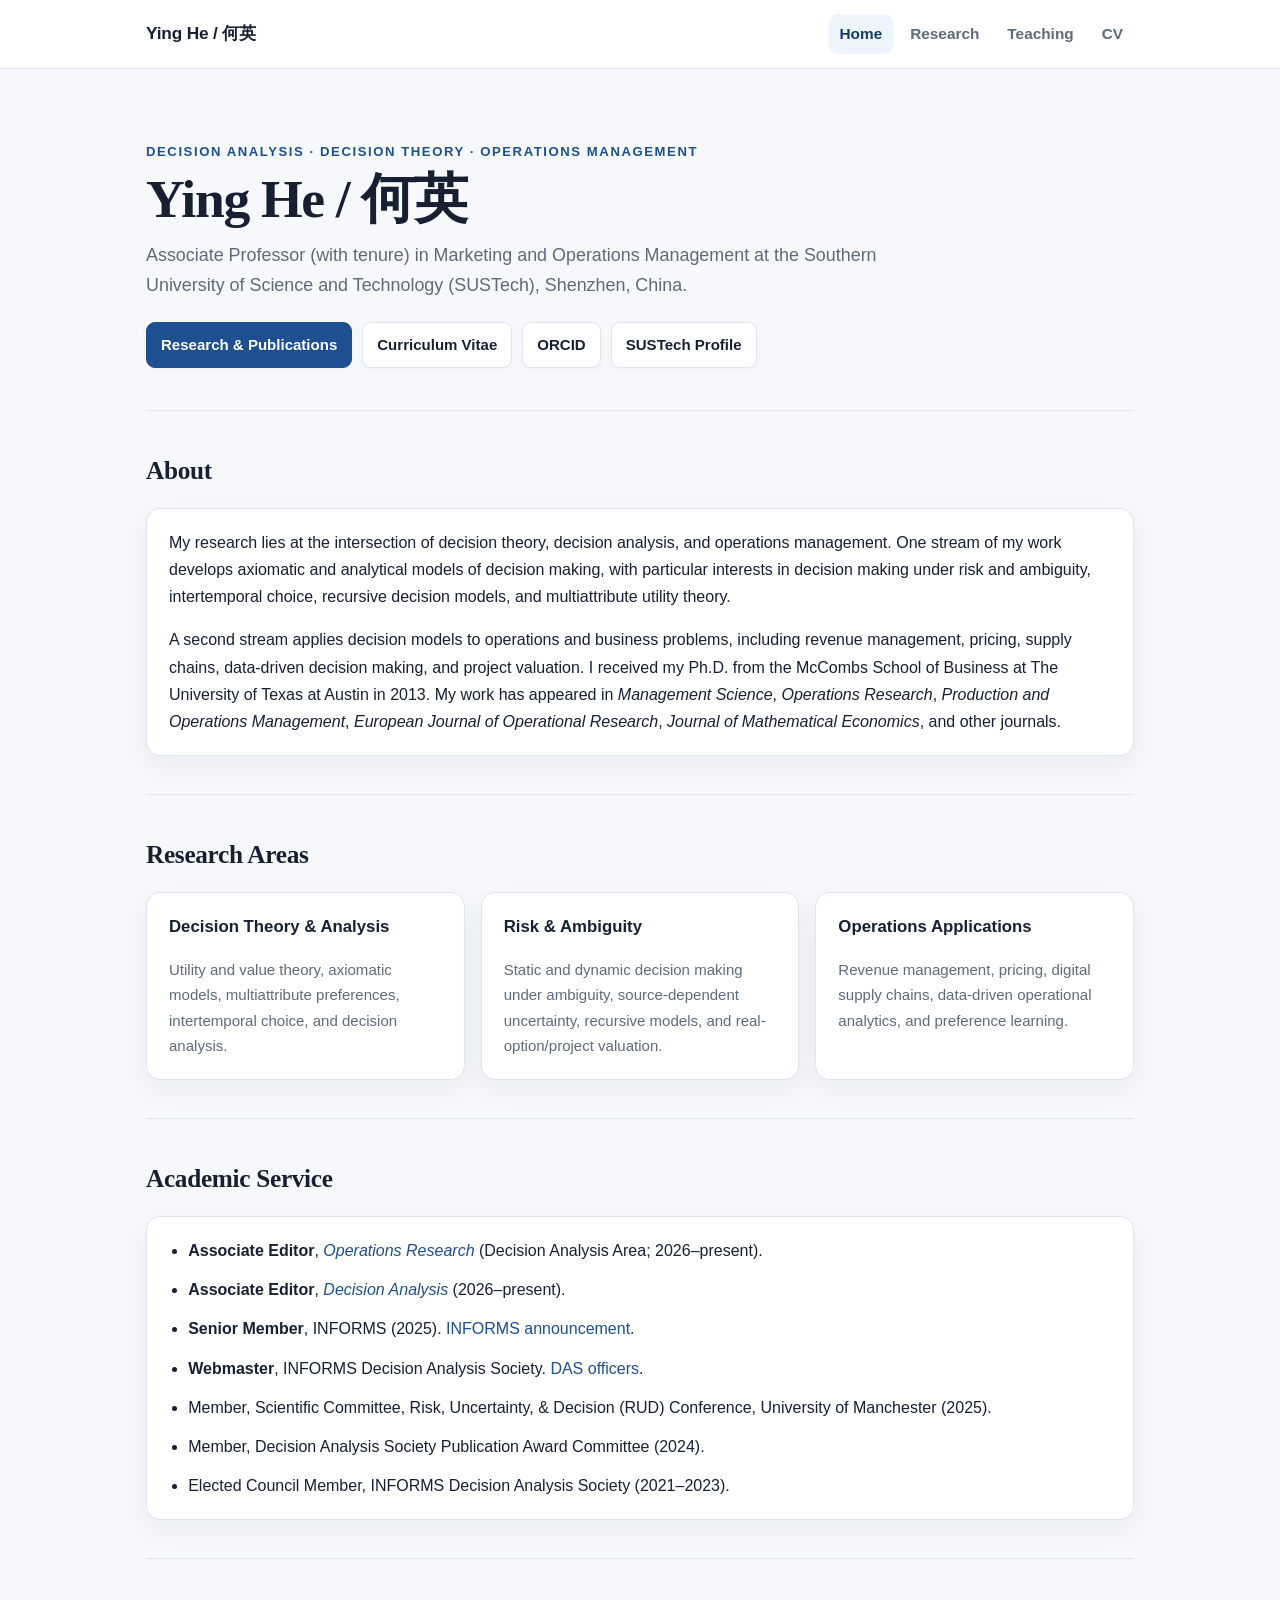
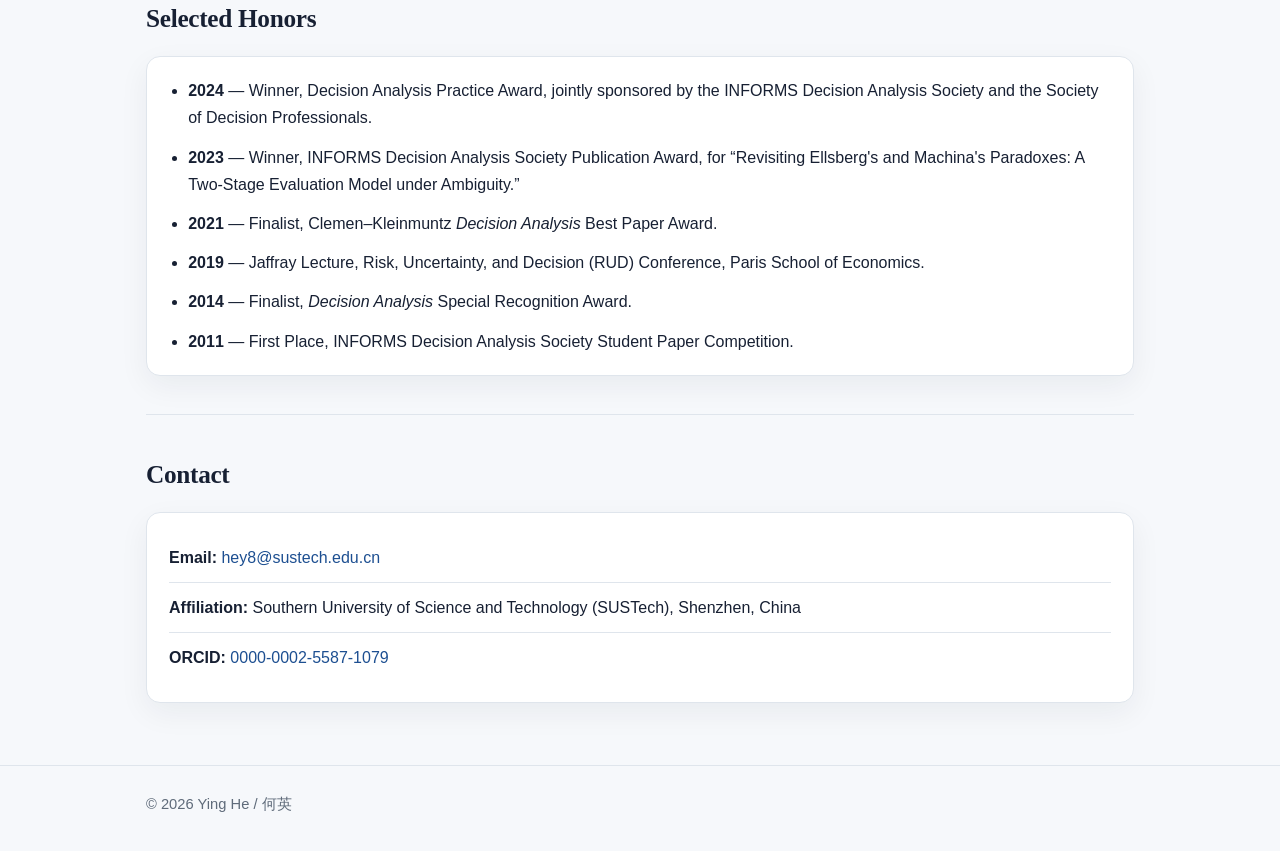
==== commit c5687639: "Clarify Operations Research Associate Editor area and term on homepage" ====
--- a/index.html
+++ b/index.html
@@ -78,7 +78,7 @@
       <h2>Academic Service</h2>
       <div class="card">
         <ul class="service-list">
-          <li><strong>Associate Editor</strong>, <a href="https://pubsonline.informs.org/page/opre/editorial-board"><em>Operations Research</em></a>.</li>
+          <li><strong>Associate Editor</strong>, <a href="https://pubsonline.informs.org/page/opre/editorial-board"><em>Operations Research</em></a> (Decision Analysis Area; 2026–present).</li>
           <li><strong>Associate Editor</strong>, <a href="https://pubsonline.informs.org/page/deca/editorial-board"><em>Decision Analysis</em></a> (2026–present).</li>
           <li><strong>Senior Member</strong>, INFORMS (2025). <a href="https://pubsonline.informs.org/do/10.1287/orms.2025.01.06n/full/">INFORMS announcement</a>.</li>
           <li><strong>Webmaster</strong>, INFORMS Decision Analysis Society. <a href="https://connect.informs.org/das/about-us/officers">DAS officers</a>.</li>
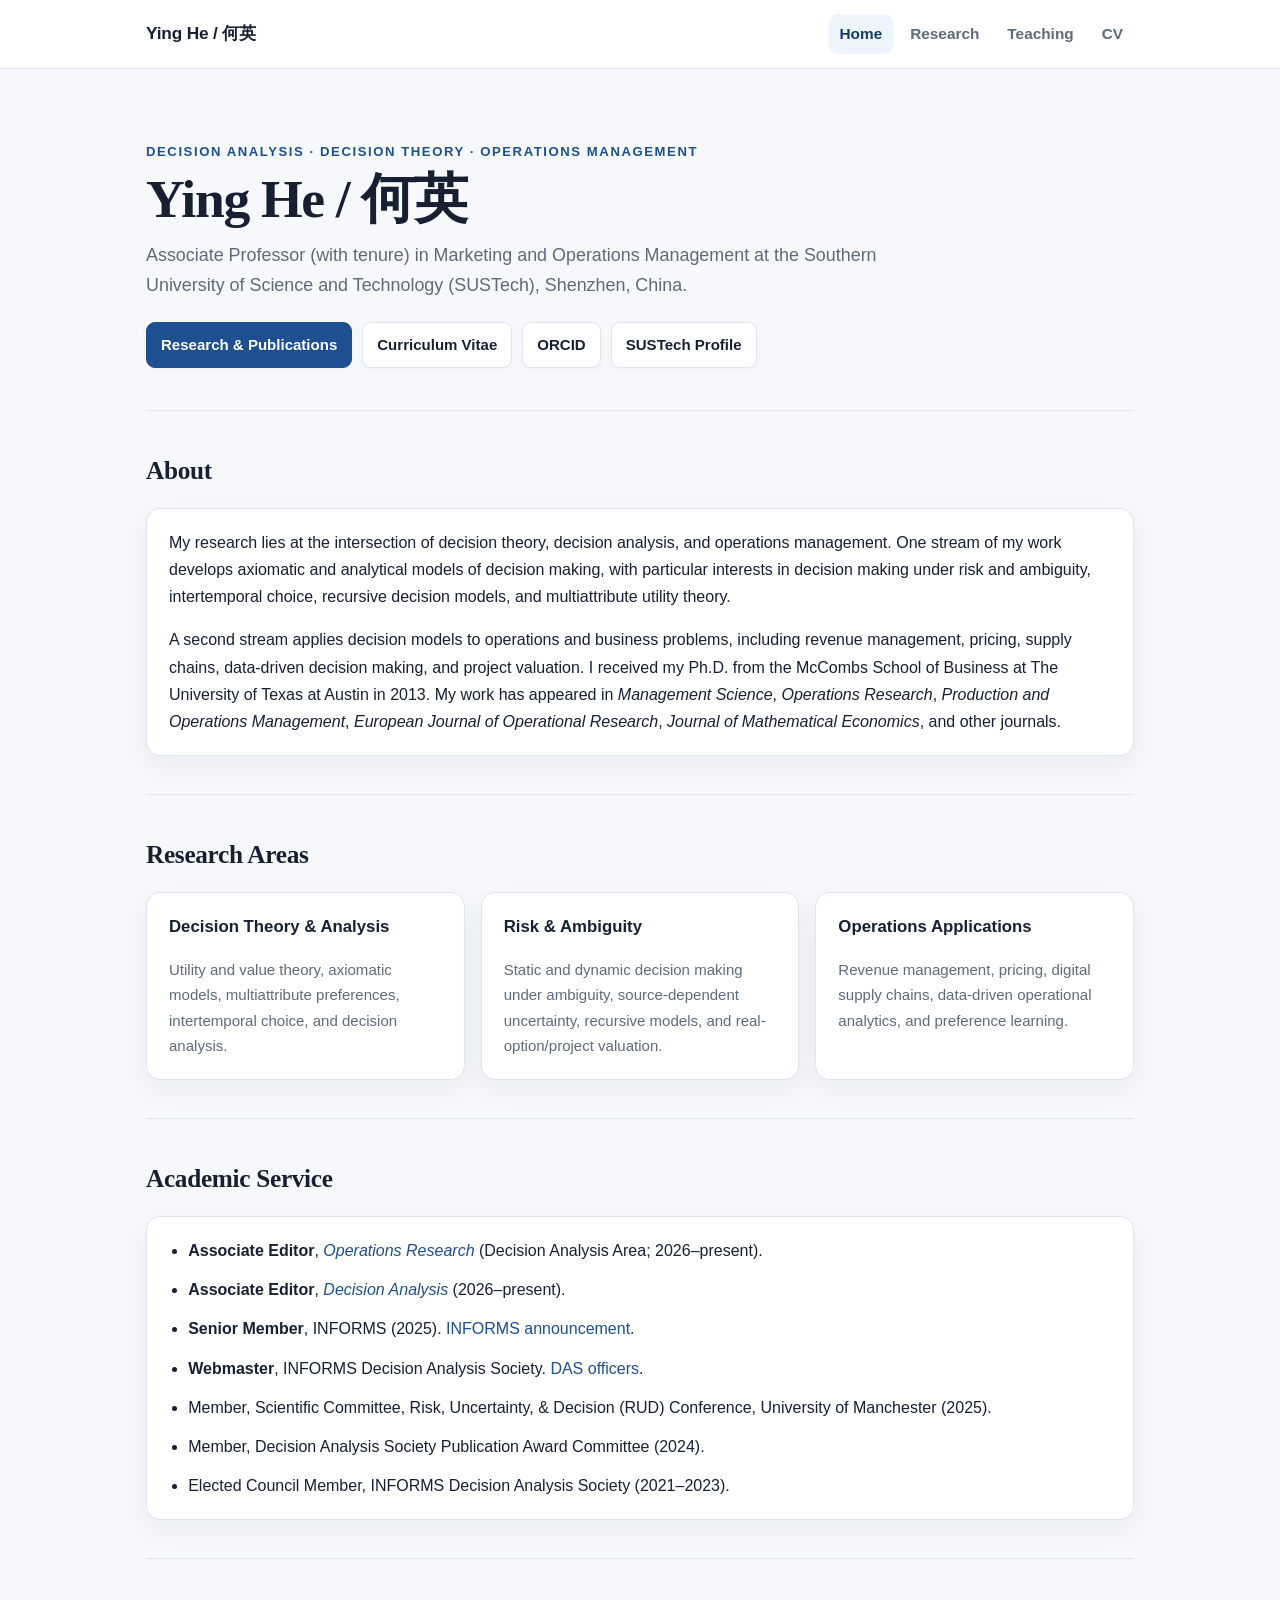
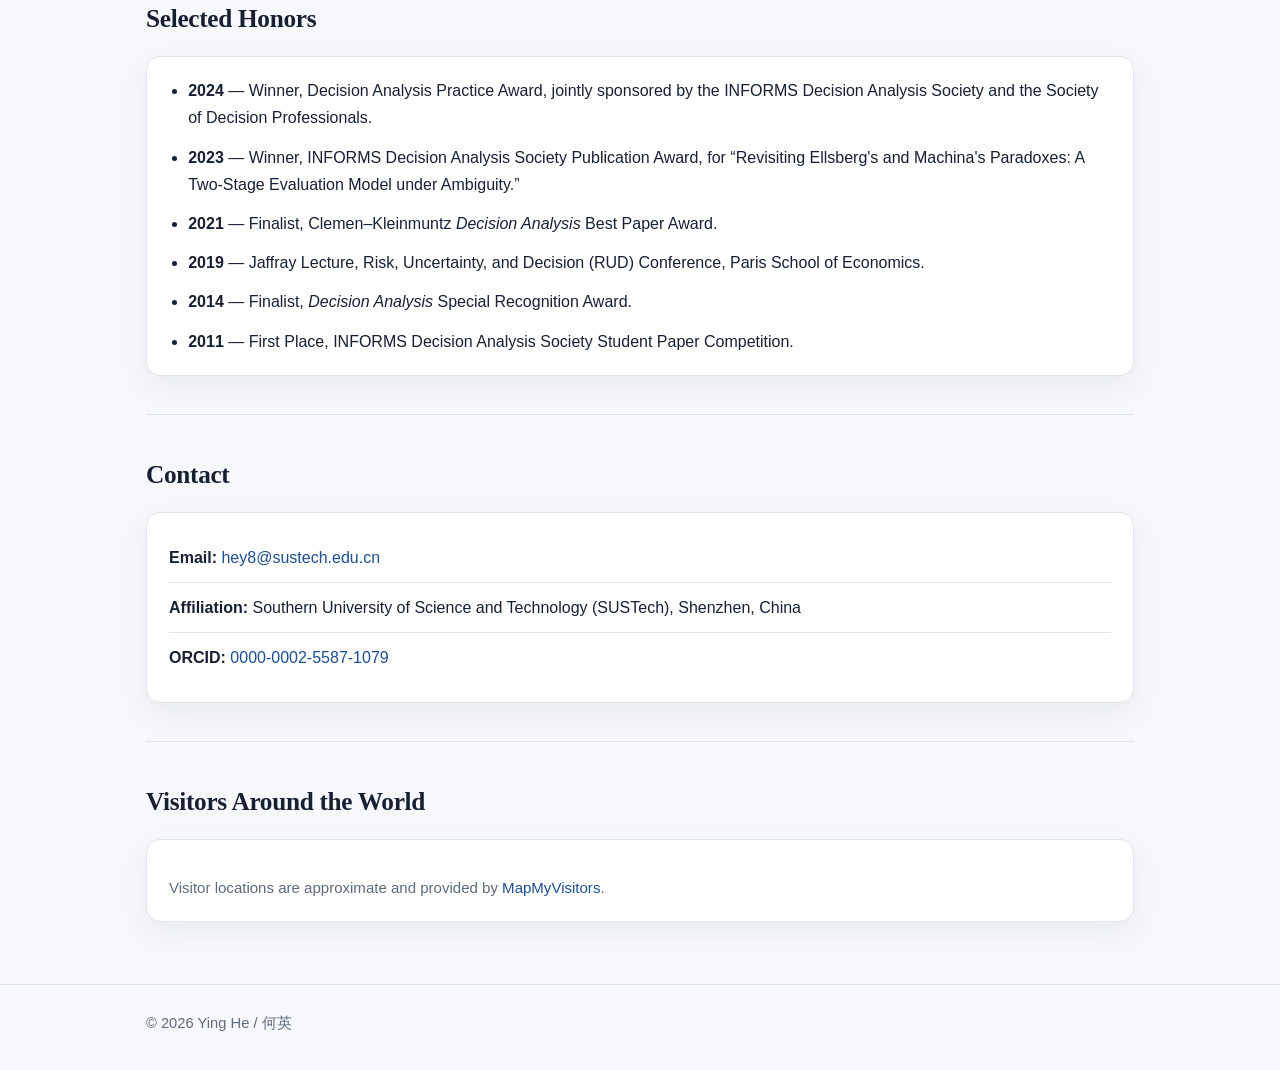
==== commit 0bc8479e: "Add MapMyVisitors world visitor map to homepage footer" ====
--- a/index.html
+++ b/index.html
@@ -113,6 +113,15 @@
         </ul>
       </div>
     </section>
+    <section class="section" aria-labelledby="visitor-map-heading">
+      <h2 id="visitor-map-heading">Visitors Around the World</h2>
+      <div class="card">
+        <div style="max-width:100%;overflow-x:auto;text-align:center;">
+          <script type="text/javascript" id="mapmyvisitors" src="https://mapmyvisitors.com/map.js?d=iaZyZFY0dKc77ogsRTIyuMW9_1QKfThsf5dZ9dIUhLI&amp;cl=ffffff&amp;w=a"></script>
+        </div>
+        <p class="small">Visitor locations are approximate and provided by <a href="https://mapmyvisitors.com/" target="_blank" rel="noopener noreferrer">MapMyVisitors</a>.</p>
+      </div>
+    </section>
   </main>
 
   <footer class="footer">
